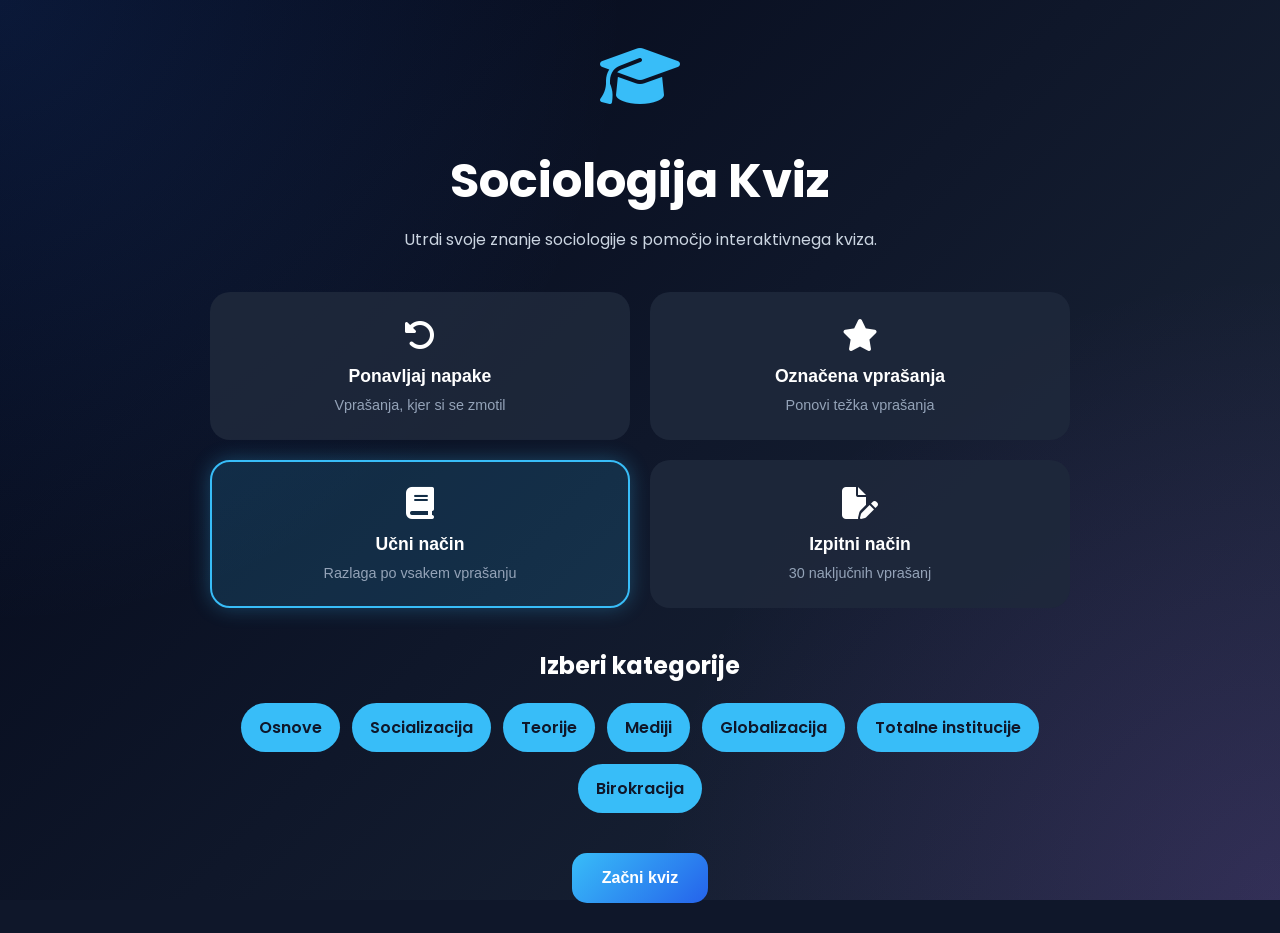
==== index.html @ 7f1be9e9 "Sociologija kviz" ====
<!doctype html>
<html lang="sl">
  <head>
    <meta charset="UTF-8" />
    <meta name="viewport" content="width=device-width, initial-scale=1.0" />
    <title>Sociologija Kviz</title>

    <!-- CSS -->
    <link rel="stylesheet" href="style.css" />

    <!-- Google Font -->
    <link
      href="https://fonts.googleapis.com/css2?family=Poppins:wght@300;400;500;600;700&display=swap"
      rel="stylesheet"
    />

    <!-- Ikone -->
    <link
      rel="stylesheet"
      href="https://cdnjs.cloudflare.com/ajax/libs/font-awesome/6.7.2/css/all.min.css"
    />
  </head>

  <body>
    <div class="background"></div>

    <div class="container">
      <!-- Začetni zaslon -->
      <div class="start-screen" id="startScreen">
        <div class="logo">
          <i class="fa-solid fa-graduation-cap"></i>
        </div>

        <h1>Sociologija Kviz</h1>

        <p class="subtitle">
          Utrdi svoje znanje sociologije s pomočjo interaktivnega kviza.
        </p>

        <div class="game-modes">
          <button class="mode-btn" id="mistakesBtn">
            <i class="fa-solid fa-rotate-left"></i>
            Ponavljaj napake
            <span>Vprašanja, kjer si se zmotil</span>
          </button>

          <button class="mode-btn" id="favoritesModeBtn">
            <i class="fa-solid fa-star"></i>
            Označena vprašanja
            <span>Ponovi težka vprašanja</span>
          </button>

          <button class="mode-btn" id="studyModeBtn">
            <i class="fa-solid fa-book"></i>
            Učni način
            <span>Razlaga po vsakem vprašanju</span>
          </button>

          <button class="mode-btn" id="examModeBtn">
            <i class="fa-solid fa-file-pen"></i>
            Izpitni način
            <span>30 naključnih vprašanj</span>
          </button>
        </div>

        <div class="category-selection">
          <h2>Izberi kategorije</h2>

          <div class="categories">
            <label class="category">
              <input type="checkbox" value="osnove" checked />
              <span>Osnove</span>
            </label>

            <label class="category">
              <input type="checkbox" value="socializacija" checked />
              <span>Socializacija</span>
            </label>

            <label class="category">
              <input type="checkbox" value="teorije" checked />
              <span>Teorije</span>
            </label>

            <label class="category">
              <input type="checkbox" value="mediji" checked />
              <span>Mediji</span>
            </label>

            <label class="category">
              <input type="checkbox" value="globalizacija" checked />
              <span>Globalizacija</span>
            </label>

            <label class="category">
              <input type="checkbox" value="totalne" checked />
              <span>Totalne institucije</span>
            </label>

            <label class="category">
              <input type="checkbox" value="birokracija" checked />
              <span>Birokracija</span>
            </label>
          </div>
        </div>

        <button class="start-btn" id="startBtn">Začni kviz</button>
      </div>

      <!-- Glavni kviz -->
      <div class="quiz-screen hidden" id="quizScreen">
        <div class="quiz-header">
          <div class="quiz-info">
            <div class="info-box">
              <span>Vprašanje</span>
              <strong id="questionCounter"> 1 / 30 </strong>
            </div>

            <div class="info-box">
              <span>Točke</span>
              <strong id="score"> 0 </strong>
            </div>

            <div class="info-box">
              <span>Kategorija</span>
              <strong id="categoryName"> Osnove </strong>
            </div>
          </div>

          <div class="progress-container">
            <div class="progress-bar">
              <div class="progress-fill" id="progressFill"></div>
            </div>
          </div>
        </div>

        <div class="quiz-card">
          <h2 id="question">Tukaj bo vprašanje...</h2>

          <div class="options-container" id="optionsContainer">
            <!-- JS vstavi odgovore -->
          </div>

          <div class="feedback" id="feedback"></div>

          <div class="explanation hidden" id="explanation">
            <!-- Razlaga -->
          </div>
          <div class="favorite-container">
            <button id="favoriteBtn">☆ Označi vprašanje</button>
          </div>
          <button class="next-btn hidden" id="nextBtn">
            Naslednje vprašanje
          </button>
        </div>
      </div>

      <!-- Končni rezultat -->
      <div class="result-screen hidden" id="resultScreen">
        <div class="result-card">
          <div class="result-icon">
            <i class="fa-solid fa-trophy"></i>
          </div>

          <h1>Konec kviza!</h1>

          <p class="final-score" id="finalScore">0 / 30</p>

          <p class="grade" id="grade">Odlično!</p>

          <div class="result-buttons">
            <button id="restartBtn">Igraj znova</button>

            <button id="homeBtn">Domov</button>
          </div>
        </div>
      </div>
    </div>
    <!-- JavaScript -->
    <script src="questions.js"></script>
    <script src="script.js"></script>
  </body>
</html>
---- style.css ----
/* ===== RESET ===== */

* {
  margin: 0;
  padding: 0;
  box-sizing: border-box;
}

body {
  font-family: "Poppins", sans-serif;
  min-height: 100vh;
  overflow-x: hidden;
  color: white;
  background: #0f172a;
}

/* ===== OZADJE ===== */

.background {
  position: fixed;
  inset: 0;
  background:
    radial-gradient(
      circle at top left,
      rgba(59, 130, 246, 0.15),
      transparent 40%
    ),
    radial-gradient(
      circle at bottom right,
      rgba(168, 85, 247, 0.15),
      transparent 40%
    ),
    linear-gradient(135deg, #020617, #0f172a, #1e293b);

  z-index: -1;
}

/* ===== GLAVNI CONTAINER ===== */

.container {
  width: 100%;
  max-width: 900px;
  margin: auto;
  padding: 30px 20px;
}

/* ===== SKRIJ ELEMENT ===== */

.hidden {
  display: none;
}

/* ===== ZAČETNI ZASLON ===== */

.start-screen {
  text-align: center;
  animation: fadeIn 0.5s ease;
}

.logo {
  font-size: 4rem;
  color: #38bdf8;
  margin-bottom: 20px;
}

.start-screen h1 {
  font-size: 3rem;
  margin-bottom: 10px;
}

.subtitle {
  color: #cbd5e1;
  margin-bottom: 40px;
}

/* ===== NAČINI IGRANJA ===== */

.game-modes {
  display: grid;
  grid-template-columns: 1fr 1fr;
  gap: 20px;
  margin-bottom: 40px;
}

.mode-btn {
  background: rgba(30, 41, 59, 0.9);
  color: white;

  border: 2px solid transparent;
  border-radius: 20px;

  padding: 25px;

  cursor: pointer;

  font-size: 1.1rem;
  font-weight: 600;

  transition: 0.3s;
}

.mode-btn i {
  display: block;
  font-size: 2rem;
  margin-bottom: 15px;
}

.mode-btn span {
  display: block;
  font-size: 0.9rem;
  font-weight: 400;
  color: #94a3b8;
  margin-top: 10px;
}

.mode-btn:hover {
  transform: translateY(-5px);
  border-color: #38bdf8;
}

.mode-btn.active {
  border-color: #38bdf8;
  background: rgba(56, 189, 248, 0.15);
}

/* ===== KATEGORIJE ===== */

.category-selection h2 {
  margin-bottom: 20px;
}

.categories {
  display: flex;
  flex-wrap: wrap;
  justify-content: center;
  gap: 12px;

  margin-bottom: 40px;
}

.category input {
  display: none;
}

.category span {
  display: inline-block;

  padding: 12px 18px;

  background: #1e293b;

  border-radius: 999px;

  cursor: pointer;

  transition: 0.3s;
}

.category input:checked + span {
  background: #38bdf8;
  color: #0f172a;
  font-weight: 600;
}

/* ===== GUMB ZA ZAČETEK ===== */

.start-btn,
.next-btn,
.result-buttons button {
  background: linear-gradient(135deg, #38bdf8, #2563eb);

  color: white;

  border: none;

  border-radius: 15px;

  padding: 16px 30px;

  font-size: 1rem;
  font-weight: 600;

  cursor: pointer;

  transition: 0.3s;
}

.start-btn:hover,
.next-btn:hover,
.result-buttons button:hover {
  transform: translateY(-3px);
  box-shadow: 0 10px 25px rgba(37, 99, 235, 0.4);
}

/* ===== KVIZ HEADER ===== */

.quiz-header {
  margin-bottom: 30px;
}

.quiz-info {
  display: flex;
  gap: 20px;
  justify-content: space-between;

  margin-bottom: 20px;
}

.info-box {
  flex: 1;

  background: rgba(30, 41, 59, 0.9);

  border-radius: 15px;

  padding: 15px;

  text-align: center;
}

.info-box span {
  display: block;

  color: #94a3b8;

  font-size: 0.9rem;
}

.info-box strong {
  font-size: 1.3rem;
}

/* ===== PROGRESS BAR ===== */

.progress-container {
  width: 100%;
}

.progress-bar {
  height: 12px;

  background: #1e293b;

  border-radius: 999px;

  overflow: hidden;
}

.progress-fill {
  height: 100%;

  width: 0%;

  background: linear-gradient(90deg, #38bdf8, #2563eb);

  transition: width 0.4s ease;
}

/* ===== KARTICA VPRAŠANJA ===== */

.quiz-card,
.result-card {
  background: rgba(30, 41, 59, 0.95);

  border-radius: 25px;

  padding: 40px;

  animation: fadeIn 0.4s ease;
}

.quiz-card h2 {
  margin-bottom: 30px;

  line-height: 1.5;
}

/* ===== ODGOVORI ===== */

.options-container {
  display: flex;
  flex-direction: column;
  gap: 15px;
}

.option-btn {
  background: #334155;

  color: white;

  border: none;

  border-radius: 16px;

  padding: 18px;

  text-align: left;

  font-size: 1rem;

  cursor: pointer;

  transition: 0.25s;
}

.option-btn:hover {
  transform: translateX(5px);

  background: #475569;
}

.option-btn.correct {
  background: #22c55e;
}

.option-btn.wrong {
  background: #ef4444;
}

.option-btn:disabled {
  cursor: default;
}

/* ===== POVRATNA INFORMACIJA ===== */

.feedback {
  margin-top: 25px;

  font-size: 1.2rem;
  font-weight: 600;
}

.explanation {
  margin-top: 20px;

  padding: 20px;

  border-radius: 15px;

  background: rgba(15, 23, 42, 0.7);

  color: #cbd5e1;

  line-height: 1.7;
}

.next-btn {
  margin-top: 25px;
}

/* ===== REZULTATI ===== */

.result-screen {
  text-align: center;
}

.result-icon {
  font-size: 5rem;

  color: gold;

  margin-bottom: 20px;
}

.final-score {
  font-size: 3rem;

  margin: 20px 0;

  font-weight: 700;
}

.grade {
  color: #38bdf8;

  font-size: 1.5rem;

  margin-bottom: 30px;
}

.result-buttons {
  display: flex;
  justify-content: center;
  gap: 15px;
}

/* FAVORITE GUMB */

#favoriteBtn {
  margin-top: 15px;

  display: inline-flex;
  align-items: center;
  justify-content: center;
  gap: 8px;

  width: auto;
  min-width: 180px;

  padding: 10px 18px;

  border: none;
  border-radius: 12px;

  background: rgba(245, 158, 11, 0.15);
  color: #fbbf24;

  font-size: 0.9rem;
  font-weight: 600;

  cursor: pointer;

  transition: all 0.25s ease;
}

#favoriteBtn:hover {
  background: rgba(245, 158, 11, 0.25);

  transform: translateY(-2px);
}

#favoriteBtn:active {
  transform: translateY(0);
}

.favorite-container {
  display: flex;
  justify-content: flex-end;
}
/* STATISTIKA */

.stats {
  margin-top: 30px;

  padding: 20px;

  background: rgba(15, 23, 42, 0.6);

  border-radius: 18px;

  text-align: left;
}

.stats h3 {
  margin-bottom: 15px;

  color: #38bdf8;
}

.stats-row {
  display: flex;

  justify-content: space-between;

  margin: 10px 0;
}

/* NOVI NAČINI */

.mode-btn {
  position: relative;
}

.mode-btn.active {
  border: 2px solid #38bdf8;

  box-shadow: 0 0 20px rgba(56, 189, 248, 0.3);
}

/* REKORD */

.best-score {
  margin-top: 20px;

  color: #94a3b8;

  font-size: 0.95rem;
}

/* PRAZEN NAČIN */

.empty-state {
  padding: 30px;

  text-align: center;

  color: #cbd5e1;
}

.empty-state i {
  font-size: 3rem;

  margin-bottom: 15px;

  color: #f59e0b;
}

/* ===== ANIMACIJE ===== */

@keyframes fadeIn {
  from {
    opacity: 0;
    transform: translateY(20px);
  }

  to {
    opacity: 1;
    transform: translateY(0);
  }
}

/* ===== MOBILNE NAPRAVE ===== */

@media (max-width: 768px) {
  .start-screen h1 {
    font-size: 2.2rem;
  }

  .game-modes {
    grid-template-columns: 1fr;
  }

  .quiz-info {
    flex-direction: column;
  }

  .quiz-card,
  .result-card {
    padding: 25px;
  }

  .result-buttons {
    flex-direction: column;
  }
}
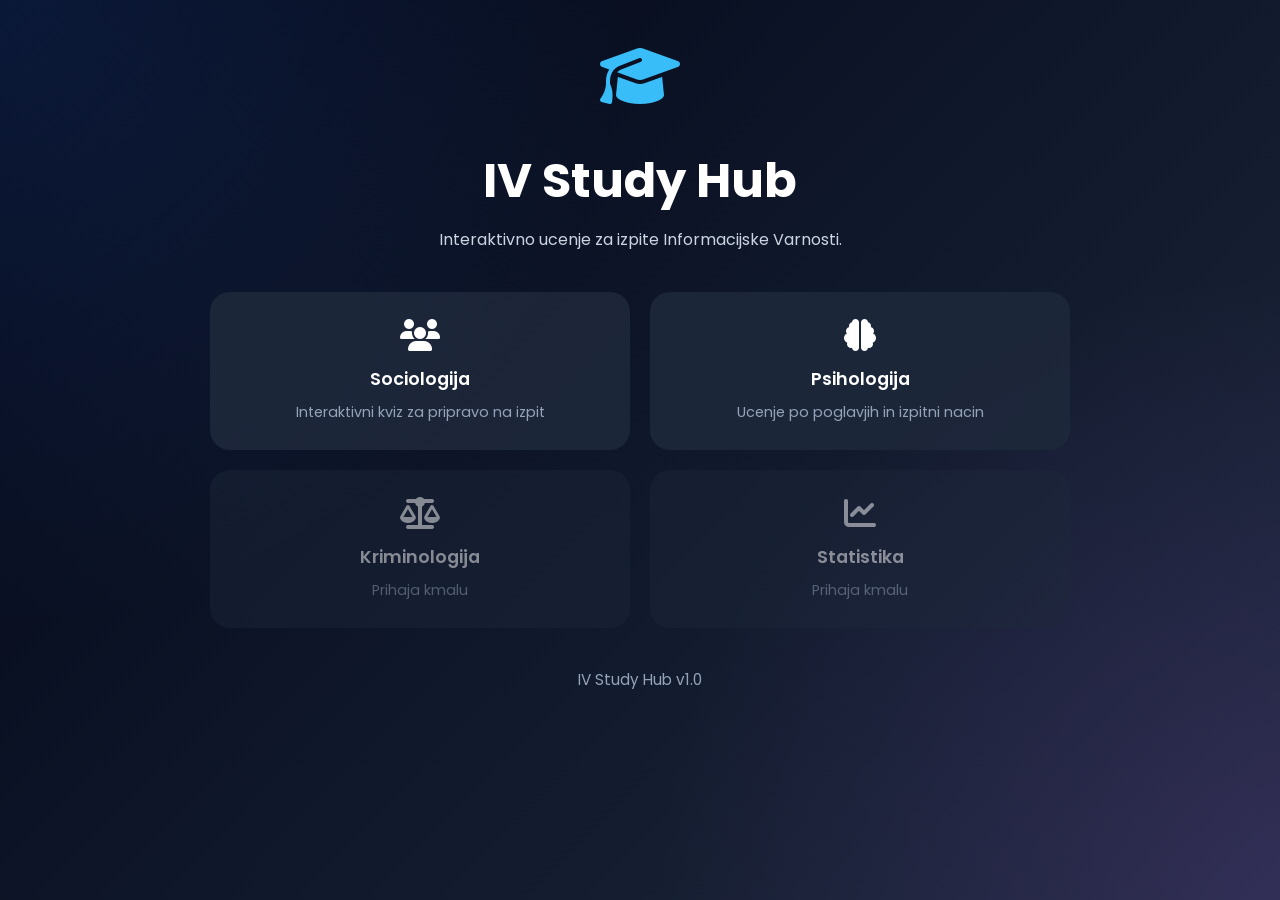
==== commit 47da4050: "Dodana psihologija" ====
--- a/index.html
+++ b/index.html
@@ -3,10 +3,11 @@
   <head>
     <meta charset="UTF-8" />
     <meta name="viewport" content="width=device-width, initial-scale=1.0" />
-    <title>Sociologija Kviz</title>
+    <title>IV Study Hub</title>
 
     <!-- CSS -->
     <link rel="stylesheet" href="style.css" />
+    <link rel="icon" type="image/x-icon" href="/assets/favicon.ico" />
 
     <!-- Google Font -->
     <link
@@ -25,159 +26,51 @@
     <div class="background"></div>
 
     <div class="container">
-      <!-- Začetni zaslon -->
-      <div class="start-screen" id="startScreen">
+      <div class="start-screen">
         <div class="logo">
           <i class="fa-solid fa-graduation-cap"></i>
         </div>
 
-        <h1>Sociologija Kviz</h1>
+        <h1>IV Study Hub</h1>
 
         <p class="subtitle">
-          Utrdi svoje znanje sociologije s pomočjo interaktivnega kviza.
+          Interaktivno ucenje za izpite Informacijske Varnosti.
         </p>
 
         <div class="game-modes">
-          <button class="mode-btn" id="mistakesBtn">
-            <i class="fa-solid fa-rotate-left"></i>
-            Ponavljaj napake
-            <span>Vprašanja, kjer si se zmotil</span>
-          </button>
+          <a href="sociologija.html" class="mode-btn subject-btn">
+            <i class="fa-solid fa-users"></i>
+            Sociologija
+            <span> Interaktivni kviz za pripravo na izpit </span>
+          </a>
 
-          <button class="mode-btn" id="favoritesModeBtn">
-            <i class="fa-solid fa-star"></i>
-            Označena vprašanja
-            <span>Ponovi težka vprašanja</span>
-          </button>
+          <a href="psihologija.html" class="mode-btn subject-btn">
+            <i class="fa-solid fa-brain"></i>
 
-          <button class="mode-btn" id="studyModeBtn">
-            <i class="fa-solid fa-book"></i>
-            Učni način
-            <span>Razlaga po vsakem vprašanju</span>
-          </button>
+            Psihologija
 
-          <button class="mode-btn" id="examModeBtn">
-            <i class="fa-solid fa-file-pen"></i>
-            Izpitni način
-            <span>30 naključnih vprašanj</span>
-          </button>
-        </div>
+            <span> Ucenje po poglavjih in izpitni nacin </span>
+          </a>
 
-        <div class="category-selection">
-          <h2>Izberi kategorije</h2>
+          <div class="mode-btn subject-btn disabled">
+            <i class="fa-solid fa-scale-balanced"></i>
 
-          <div class="categories">
-            <label class="category">
-              <input type="checkbox" value="osnove" checked />
-              <span>Osnove</span>
-            </label>
+            Kriminologija
 
-            <label class="category">
-              <input type="checkbox" value="socializacija" checked />
-              <span>Socializacija</span>
-            </label>
+            <span> Prihaja kmalu </span>
+          </div>
 
-            <label class="category">
-              <input type="checkbox" value="teorije" checked />
-              <span>Teorije</span>
-            </label>
+          <div class="mode-btn subject-btn disabled">
+            <i class="fa-solid fa-chart-line"></i>
 
-            <label class="category">
-              <input type="checkbox" value="mediji" checked />
-              <span>Mediji</span>
-            </label>
+            Statistika
 
-            <label class="category">
-              <input type="checkbox" value="globalizacija" checked />
-              <span>Globalizacija</span>
-            </label>
-
-            <label class="category">
-              <input type="checkbox" value="totalne" checked />
-              <span>Totalne institucije</span>
-            </label>
-
-            <label class="category">
-              <input type="checkbox" value="birokracija" checked />
-              <span>Birokracija</span>
-            </label>
+            <span> Prihaja kmalu </span>
           </div>
         </div>
 
-        <button class="start-btn" id="startBtn">Začni kviz</button>
-      </div>
-
-      <!-- Glavni kviz -->
-      <div class="quiz-screen hidden" id="quizScreen">
-        <div class="quiz-header">
-          <div class="quiz-info">
-            <div class="info-box">
-              <span>Vprašanje</span>
-              <strong id="questionCounter"> 1 / 30 </strong>
-            </div>
-
-            <div class="info-box">
-              <span>Točke</span>
-              <strong id="score"> 0 </strong>
-            </div>
-
-            <div class="info-box">
-              <span>Kategorija</span>
-              <strong id="categoryName"> Osnove </strong>
-            </div>
-          </div>
-
-          <div class="progress-container">
-            <div class="progress-bar">
-              <div class="progress-fill" id="progressFill"></div>
-            </div>
-          </div>
-        </div>
-
-        <div class="quiz-card">
-          <h2 id="question">Tukaj bo vprašanje...</h2>
-
-          <div class="options-container" id="optionsContainer">
-            <!-- JS vstavi odgovore -->
-          </div>
-
-          <div class="feedback" id="feedback"></div>
-
-          <div class="explanation hidden" id="explanation">
-            <!-- Razlaga -->
-          </div>
-          <div class="favorite-container">
-            <button id="favoriteBtn">☆ Označi vprašanje</button>
-          </div>
-          <button class="next-btn hidden" id="nextBtn">
-            Naslednje vprašanje
-          </button>
-        </div>
-      </div>
-
-      <!-- Končni rezultat -->
-      <div class="result-screen hidden" id="resultScreen">
-        <div class="result-card">
-          <div class="result-icon">
-            <i class="fa-solid fa-trophy"></i>
-          </div>
-
-          <h1>Konec kviza!</h1>
-
-          <p class="final-score" id="finalScore">0 / 30</p>
-
-          <p class="grade" id="grade">Odlično!</p>
-
-          <div class="result-buttons">
-            <button id="restartBtn">Igraj znova</button>
-
-            <button id="homeBtn">Domov</button>
-          </div>
-        </div>
+        <div class="best-score">IV Study Hub v1.0</div>
       </div>
     </div>
-    <!-- JavaScript -->
-    <script src="questions.js"></script>
-    <script src="script.js"></script>
   </body>
 </html>
--- a/style.css
+++ b/style.css
@@ -19,6 +19,8 @@
 .background {
   position: fixed;
   inset: 0;
+  z-index: -1;
+
   background:
     radial-gradient(
       circle at top left,
@@ -31,11 +33,56 @@
       transparent 40%
     ),
     linear-gradient(135deg, #020617, #0f172a, #1e293b);
-
-  z-index: -1;
-}
-
-/* ===== GLAVNI CONTAINER ===== */
+}
+
+/* ===== FVV STUDY HUB ===== */
+
+.subject-btn {
+  text-decoration: none;
+  text-align: center;
+}
+
+.subject-btn i {
+  display: block;
+  font-size: 2rem;
+  margin-bottom: 15px;
+}
+
+.subject-btn span {
+  display: block;
+  margin-top: 10px;
+}
+
+.subject-btn.disabled {
+  opacity: 0.5;
+  cursor: not-allowed;
+}
+
+.subject-btn.disabled:hover {
+  transform: none;
+  border-color: transparent;
+}
+
+.home-container h1,
+.start-screen h1 {
+  font-size: 3rem;
+  margin-bottom: 10px;
+}
+
+.home-container .subtitle,
+.subtitle {
+  margin-bottom: 40px;
+}
+
+.best-score {
+  margin-top: 20px;
+  text-align: center;
+
+  color: #94a3b8;
+  font-size: 0.95rem;
+}
+
+/* ===== CONTAINER ===== */
 
 .container {
   width: 100%;
@@ -44,8 +91,6 @@
   padding: 30px 20px;
 }
 
-/* ===== SKRIJ ELEMENT ===== */
-
 .hidden {
   display: none;
 }
@@ -60,29 +105,28 @@
 .logo {
   font-size: 4rem;
   color: #38bdf8;
+
   margin-bottom: 20px;
-}
-
-.start-screen h1 {
-  font-size: 3rem;
-  margin-bottom: 10px;
 }
 
 .subtitle {
   color: #cbd5e1;
-  margin-bottom: 40px;
-}
-
-/* ===== NAČINI IGRANJA ===== */
+}
+
+/* ===== NAČINI ===== */
 
 .game-modes {
   display: grid;
   grid-template-columns: 1fr 1fr;
+
   gap: 20px;
+
   margin-bottom: 40px;
 }
 
 .mode-btn {
+  position: relative;
+
   background: rgba(30, 41, 59, 0.9);
   color: white;
 
@@ -101,16 +145,21 @@
 
 .mode-btn i {
   display: block;
+
   font-size: 2rem;
+
   margin-bottom: 15px;
 }
 
 .mode-btn span {
   display: block;
+
+  margin-top: 10px;
+
+  color: #94a3b8;
+
   font-size: 0.9rem;
   font-weight: 400;
-  color: #94a3b8;
-  margin-top: 10px;
 }
 
 .mode-btn:hover {
@@ -120,49 +169,13 @@
 
 .mode-btn.active {
   border-color: #38bdf8;
+
   background: rgba(56, 189, 248, 0.15);
-}
-
-/* ===== KATEGORIJE ===== */
-
-.category-selection h2 {
-  margin-bottom: 20px;
-}
-
-.categories {
-  display: flex;
-  flex-wrap: wrap;
-  justify-content: center;
-  gap: 12px;
-
-  margin-bottom: 40px;
-}
-
-.category input {
-  display: none;
-}
-
-.category span {
-  display: inline-block;
-
-  padding: 12px 18px;
-
-  background: #1e293b;
-
-  border-radius: 999px;
-
-  cursor: pointer;
-
-  transition: 0.3s;
-}
-
-.category input:checked + span {
-  background: #38bdf8;
-  color: #0f172a;
-  font-weight: 600;
-}
-
-/* ===== GUMB ZA ZAČETEK ===== */
+
+  box-shadow: 0 0 20px rgba(56, 189, 248, 0.3);
+}
+
+/* ===== GUMBI ===== */
 
 .start-btn,
 .next-btn,
@@ -172,7 +185,6 @@
   color: white;
 
   border: none;
-
   border-radius: 15px;
 
   padding: 16px 30px;
@@ -189,6 +201,7 @@
 .next-btn:hover,
 .result-buttons button:hover {
   transform: translateY(-3px);
+
   box-shadow: 0 10px 25px rgba(37, 99, 235, 0.4);
 }
 
@@ -200,8 +213,9 @@
 
 .quiz-info {
   display: flex;
+  justify-content: space-between;
+
   gap: 20px;
-  justify-content: space-between;
 
   margin-bottom: 20px;
 }
@@ -209,13 +223,13 @@
 .info-box {
   flex: 1;
 
+  padding: 15px;
+
+  text-align: center;
+
   background: rgba(30, 41, 59, 0.9);
 
   border-radius: 15px;
-
-  padding: 15px;
-
-  text-align: center;
 }
 
 .info-box span {
@@ -230,7 +244,7 @@
   font-size: 1.3rem;
 }
 
-/* ===== PROGRESS BAR ===== */
+/* ===== PROGRESS ===== */
 
 .progress-container {
   width: 100%;
@@ -239,32 +253,31 @@
 .progress-bar {
   height: 12px;
 
+  overflow: hidden;
+
   background: #1e293b;
 
   border-radius: 999px;
-
-  overflow: hidden;
 }
 
 .progress-fill {
   height: 100%;
-
-  width: 0%;
+  width: 0;
 
   background: linear-gradient(90deg, #38bdf8, #2563eb);
 
   transition: width 0.4s ease;
 }
 
-/* ===== KARTICA VPRAŠANJA ===== */
+/* ===== KARTICE ===== */
 
 .quiz-card,
 .result-card {
+  padding: 40px;
+
   background: rgba(30, 41, 59, 0.95);
 
   border-radius: 25px;
-
-  padding: 40px;
 
   animation: fadeIn 0.4s ease;
 }
@@ -280,21 +293,20 @@
 .options-container {
   display: flex;
   flex-direction: column;
+
   gap: 15px;
 }
 
 .option-btn {
+  padding: 18px;
+
+  text-align: left;
+
   background: #334155;
-
   color: white;
 
   border: none;
-
   border-radius: 16px;
-
-  padding: 18px;
-
-  text-align: left;
 
   font-size: 1rem;
 
@@ -335,9 +347,9 @@
 
   padding: 20px;
 
+  background: rgba(15, 23, 42, 0.7);
+
   border-radius: 15px;
-
-  background: rgba(15, 23, 42, 0.7);
 
   color: #cbd5e1;
 
@@ -363,49 +375,205 @@
 }
 
 .final-score {
+  margin: 20px 0;
+
   font-size: 3rem;
-
-  margin: 20px 0;
-
   font-weight: 700;
 }
 
 .grade {
+  margin-bottom: 30px;
+
   color: #38bdf8;
 
   font-size: 1.5rem;
-
-  margin-bottom: 30px;
 }
 
 .result-buttons {
   display: flex;
   justify-content: center;
+
   gap: 15px;
 }
 
-/* FAVORITE GUMB */
+/* ===== AKCIJSKI GUMBI ===== */
+
+.quiz-actions {
+  display: flex;
+  gap: 10px;
+
+  margin-top: 20px;
+}
+
+#favoriteBtn,
+#quitBtn {
+  flex: 1;
+
+  min-width: 0;
+
+  padding: 12px 10px;
+
+  border: none;
+  border-radius: 12px;
+
+  font-size: 0.9rem;
+  font-weight: 600;
+
+  cursor: pointer;
+
+  transition: all 0.25s ease;
+}
 
 #favoriteBtn {
-  margin-top: 15px;
-
+  background: rgba(245, 158, 11, 0.15);
+  color: #fbbf24;
+}
+
+#favoriteBtn:hover {
+  background: rgba(245, 158, 11, 0.25);
+
+  transform: translateY(-2px);
+}
+
+#quitBtn {
+  background: rgba(239, 68, 68, 0.12);
+  color: #f87171;
+}
+
+#quitBtn:hover {
+  background: rgba(239, 68, 68, 0.2);
+
+  transform: translateY(-2px);
+}
+
+#favoriteBtn:active,
+#quitBtn:active {
+  transform: translateY(0);
+}
+
+/* ===== STATISTIKA ===== */
+
+.stats {
+  margin-top: 30px;
+
+  padding: 20px;
+
+  background: rgba(15, 23, 42, 0.6);
+
+  border-radius: 18px;
+
+  text-align: left;
+}
+
+.stats h3 {
+  margin-bottom: 15px;
+
+  color: #38bdf8;
+}
+
+.stats-row {
+  display: flex;
+  justify-content: space-between;
+
+  margin: 10px 0;
+}
+
+/* ===== PRAZEN ZASLON ===== */
+
+.empty-state {
+  padding: 30px;
+
+  text-align: center;
+
+  color: #cbd5e1;
+}
+
+.empty-state i {
+  font-size: 3rem;
+
+  margin-bottom: 15px;
+
+  color: #f59e0b;
+}
+
+/* ===== NAZAJ DOMOV ===== */
+
+.back-home {
+  position: absolute;
+  top: 30px;
+  left: 30px;
+
+  display: flex;
+  align-items: center;
+  gap: 10px;
+
+  padding: 12px 18px;
+
+  color: white;
+  text-decoration: none;
+
+  font-size: 1rem;
+  font-weight: 600;
+
+  background: rgba(255, 255, 255, 0.08);
+
+  border: 1px solid rgba(255, 255, 255, 0.08);
+
+  border-radius: 14px;
+
+  backdrop-filter: blur(12px);
+
+  transition: all 0.25s ease;
+
+  z-index: 100;
+}
+
+.back-home:hover {
+  transform: translateX(-4px);
+
+  background: rgba(255, 255, 255, 0.14);
+}
+
+.back-home i {
+  font-size: 1rem;
+}
+
+/* ===== IZBRANA POGLAVJA ===== */
+
+.selected-categories h3 {
+  margin-bottom: 6px;
+
+  font-size: 1.6rem;
+}
+
+.selected-categories p {
+  color: #94a3b8;
+
+  font-size: 1.1rem;
+  font-weight: 600;
+}
+
+/* ===== PRILAGODI POGLAVJA ===== */
+
+.customize-btn {
   display: inline-flex;
   align-items: center;
-  justify-content: center;
-  gap: 8px;
-
-  width: auto;
-  min-width: 180px;
-
-  padding: 10px 18px;
-
-  border: none;
-  border-radius: 12px;
-
-  background: rgba(245, 158, 11, 0.15);
-  color: #fbbf24;
-
-  font-size: 0.9rem;
+  gap: 10px;
+
+  margin-top: 10px;
+  margin-bottom: 24px;
+
+  padding: 12px 20px;
+
+  background: rgba(255, 255, 255, 0.06);
+
+  border: 1px solid rgba(255, 255, 255, 0.08);
+
+  border-radius: 14px;
+
+  color: white;
+
+  font-size: 0.95rem;
   font-weight: 600;
 
   cursor: pointer;
@@ -413,86 +581,18 @@
   transition: all 0.25s ease;
 }
 
-#favoriteBtn:hover {
-  background: rgba(245, 158, 11, 0.25);
+.customize-btn:hover {
+  background: rgba(255, 255, 255, 0.12);
+
+  border-color: rgba(56, 189, 248, 0.35);
 
   transform: translateY(-2px);
 }
 
-#favoriteBtn:active {
-  transform: translateY(0);
-}
-
-.favorite-container {
-  display: flex;
-  justify-content: flex-end;
-}
-/* STATISTIKA */
-
-.stats {
-  margin-top: 30px;
-
-  padding: 20px;
-
-  background: rgba(15, 23, 42, 0.6);
-
-  border-radius: 18px;
-
-  text-align: left;
-}
-
-.stats h3 {
-  margin-bottom: 15px;
-
+.customize-btn i {
   color: #38bdf8;
-}
-
-.stats-row {
-  display: flex;
-
-  justify-content: space-between;
-
-  margin: 10px 0;
-}
-
-/* NOVI NAČINI */
-
-.mode-btn {
-  position: relative;
-}
-
-.mode-btn.active {
-  border: 2px solid #38bdf8;
-
-  box-shadow: 0 0 20px rgba(56, 189, 248, 0.3);
-}
-
-/* REKORD */
-
-.best-score {
-  margin-top: 20px;
-
-  color: #94a3b8;
-
-  font-size: 0.95rem;
-}
-
-/* PRAZEN NAČIN */
-
-.empty-state {
-  padding: 30px;
-
-  text-align: center;
-
-  color: #cbd5e1;
-}
-
-.empty-state i {
-  font-size: 3rem;
-
-  margin-bottom: 15px;
-
-  color: #f59e0b;
+
+  font-size: 1rem;
 }
 
 /* ===== ANIMACIJE ===== */
@@ -529,7 +629,60 @@
     padding: 25px;
   }
 
+  .quiz-card {
+    margin: 15px;
+
+    padding: 25px 20px;
+
+    border-radius: 24px;
+  }
+
+  #question {
+    font-size: 2rem;
+
+    line-height: 1.3;
+  }
+
   .result-buttons {
     flex-direction: column;
   }
-}
+
+  .stats-grid {
+    grid-template-columns: repeat(3, 1fr);
+
+    gap: 10px;
+  }
+
+  .stat-card {
+    padding: 15px 10px;
+  }
+
+  .stat-card h3 {
+    font-size: 0.9rem;
+  }
+
+  .stat-card span {
+    font-size: 2rem;
+  }
+
+  .option-container.truefalse {
+    display: grid;
+
+    grid-template-columns: 1fr 1fr;
+
+    gap: 12px;
+  }
+
+  .back-home {
+    top: 20px;
+    left: 20px;
+
+    padding: 10px 14px;
+
+    font-size: 0.9rem;
+  }
+
+  .back-home span {
+    display: none;
+  }
+}
